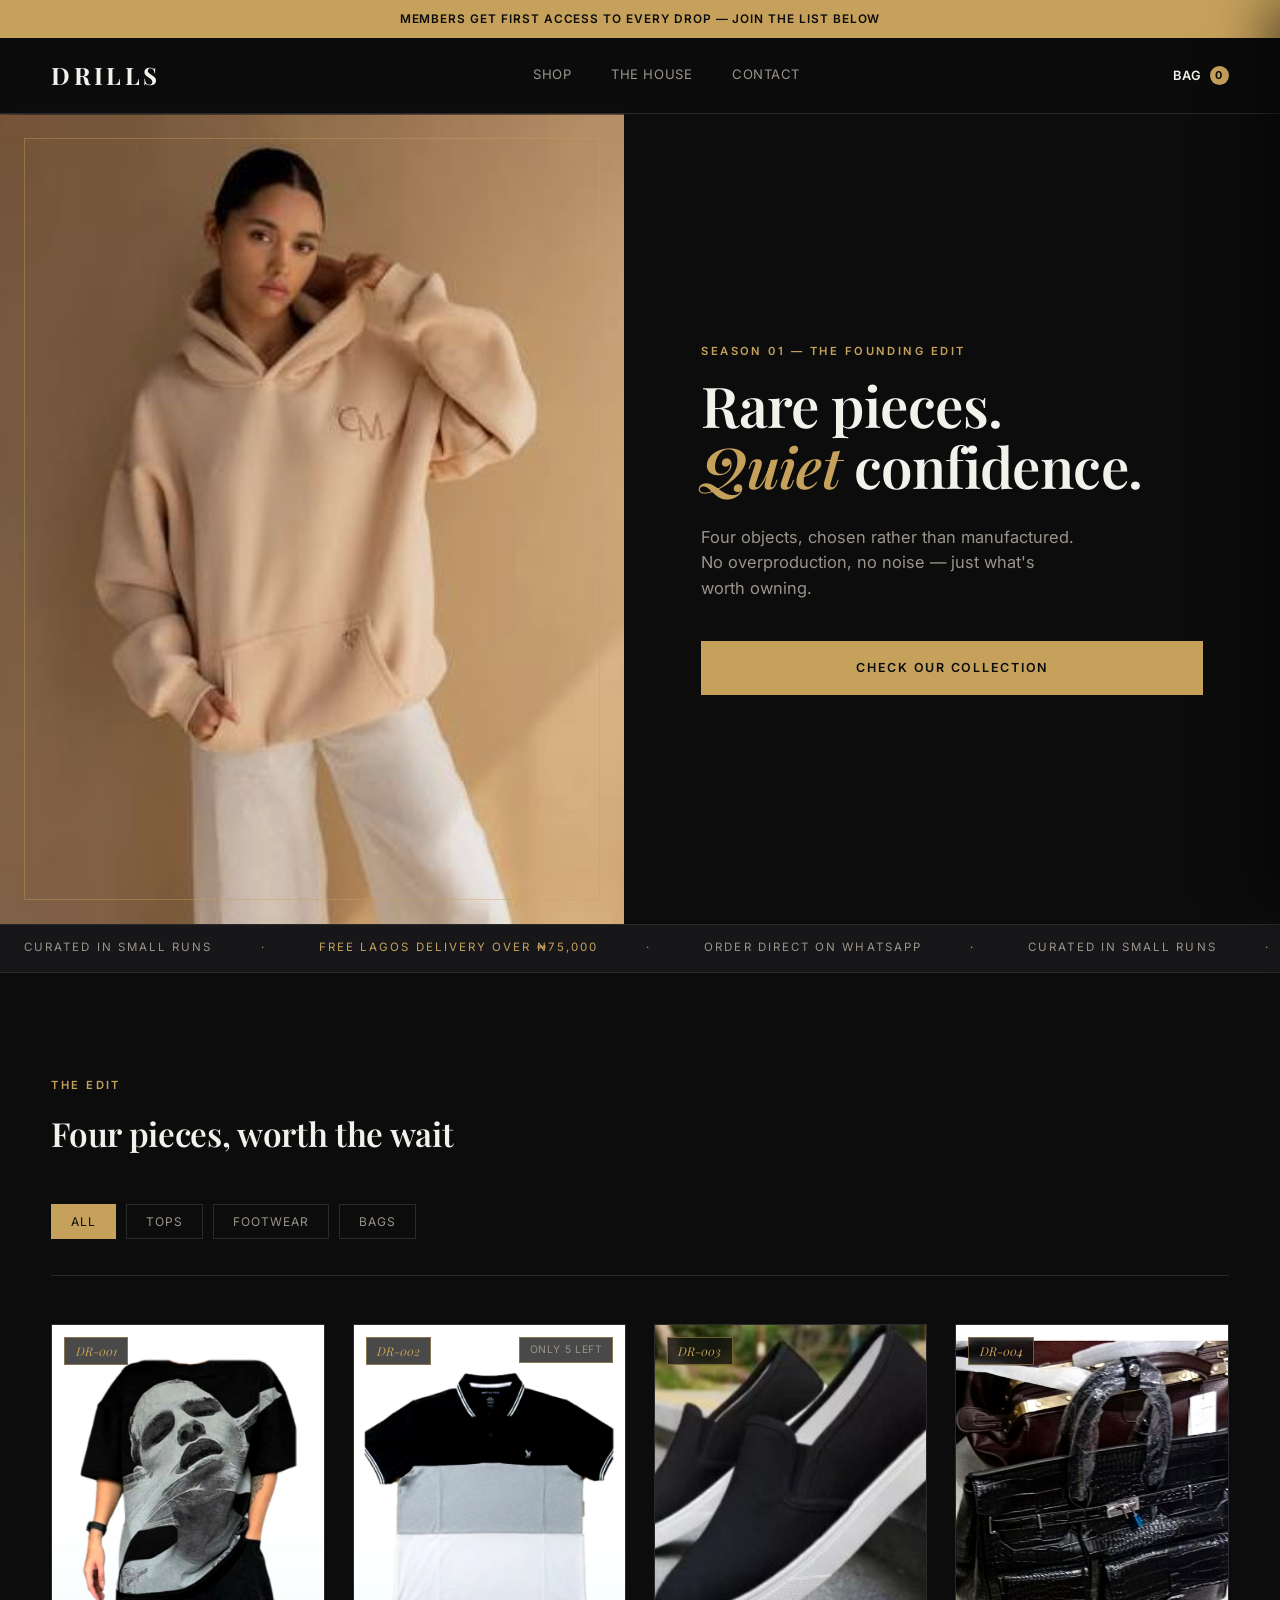
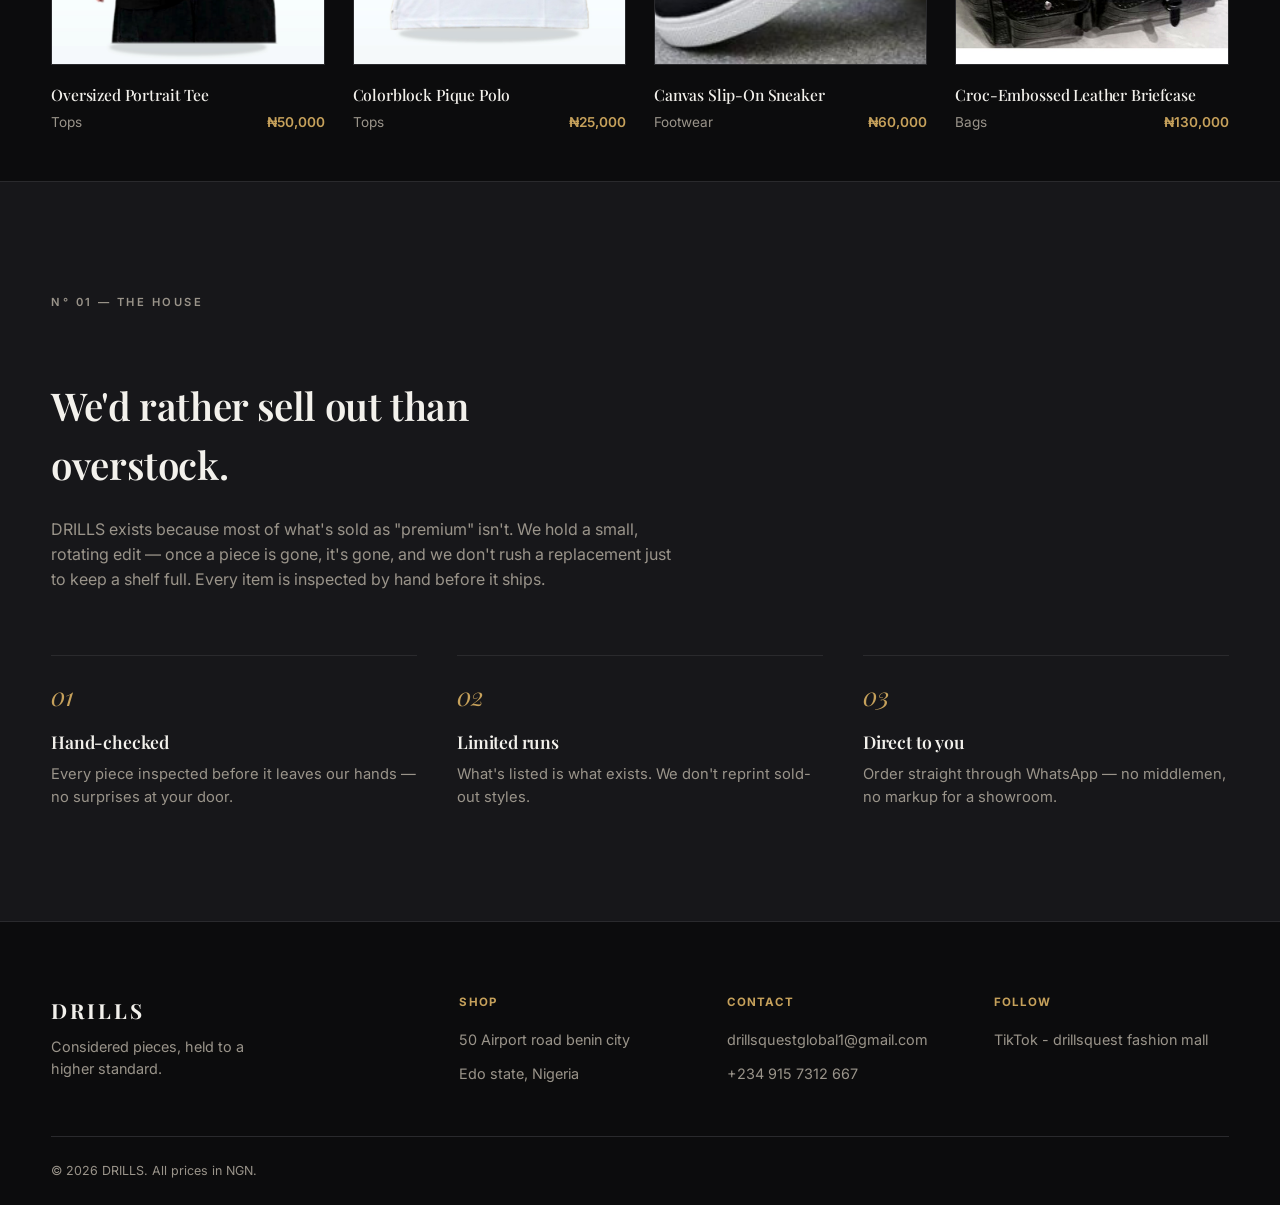
==== site/index.html @ 846ada47 "Add files via upload" ====
<!DOCTYPE html>
<html lang="en">
<head>
<meta charset="UTF-8">
<meta name="viewport" content="width=device-width, initial-scale=1.0">
<title>DRILLS — Considered Pieces, Held to a Higher Standard</title>
<meta name="description" content="A small, curated edit of elevated streetwear, footwear, and leather goods.">
<link rel="preconnect" href="https://fonts.googleapis.com">
<link rel="preconnect" href="https://fonts.gstatic.com" crossorigin>
<link href="https://fonts.googleapis.com/css2?family=Playfair+Display:ital,wght@0,500;0,600;0,700;1,500&family=Inter:wght@400;500;600&display=swap" rel="stylesheet">
<link rel="stylesheet" href="style.css">
</head>
<body>

<!-- announcement -->
<div class="announce">Members get first access to every drop — join the list below</div>

<!-- header -->
<header class="site-header" id="siteHeader">
  <div class="header-inner">
    <button class="nav-toggle" id="navToggle" aria-label="Open menu">
      <span></span><span></span><span></span>
    </button>
    <a href="#" class="wordmark">DRILLS</a>
    <nav class="main-nav" id="mainNav">
      <a href="#shop">Shop</a>
      <a href="#about">The House</a>
      <a href="#contact">Contact</a>
    </nav>
    <button class="cart-toggle" id="cartToggle" aria-label="Open bag">
      Bag <span class="cart-count" id="cartCount">0</span>
    </button>
  </div>
</header>

<!-- hero -->
<section class="hero">
  <div class="hero-media">
    <img src="images/Hoodie.jpg" alt="Croc-embossed leather briefcase">
    <div class="hero-media-frame"></div>
  </div>
  <div class="hero-copy">
    <p class="eyebrow">Season 01 — The Founding Edit</p>
    <h1>Rare pieces.<br><em>Quiet</em> confidence.</h1>
    <p class="hero-sub">Four objects, chosen rather than manufactured. No overproduction, no noise — just what's worth owning.</p>
    <a href="#shop" class="btn btn-primary">Check Our Collection</a>
  </div>
</section>

<!-- marquee -->
<div class="marquee" aria-hidden="true">
  <div class="marquee-track">
    <span>CURATED IN SMALL RUNS</span><span>·</span>
    <span>FREE LAGOS DELIVERY OVER ₦75,000</span><span>·</span>
    <span>ORDER DIRECT ON WHATSAPP</span><span>·</span>
    <span>CURATED IN SMALL RUNS</span><span>·</span>
    <span>FREE LAGOS DELIVERY OVER ₦75,000</span><span>·</span>
    <span>ORDER DIRECT ON WHATSAPP</span><span>·</span>
  </div>
</div>

<!-- shop -->
<section class="shop" id="shop">
  <div class="section-head">
    <p class="eyebrow">The Edit</p>
    <h2>Four pieces, worth the wait</h2>
  </div>

  <div class="filter-bar" id="filterBar">
    <button class="filter-btn is-active" data-filter="all">All</button>
  </div>

  <div class="product-grid" id="productGrid">
    <!-- injected by script.js -->
  </div>
</section>

<!-- about -->
<section class="about" id="about">
  <div class="about-inner">
    <p class="eyebrow">N° 01 — The House</p>
    <h2>We'd rather sell out than overstock.</h2>
    <p>DRILLS exists because most of what's sold as "premium" isn't. We hold a small, rotating edit — once a piece is gone, it's gone, and we don't rush a replacement just to keep a shelf full. Every item is inspected by hand before it ships.</p>
    <div class="about-grid">
      <div class="about-item">
        <span class="about-num">01</span>
        <h3>Hand-checked</h3>
        <p>Every piece inspected before it leaves our hands — no surprises at your door.</p>
      </div>
      <div class="about-item">
        <span class="about-num">02</span>
        <h3>Limited runs</h3>
        <p>What's listed is what exists. We don't reprint sold-out styles.</p>
      </div>
      <div class="about-item">
        <span class="about-num">03</span>
        <h3>Direct to you</h3>
        <p>Order straight through WhatsApp — no middlemen, no markup for a showroom.</p>
      </div>
    </div>
  </div>
</section>

<!-- footer -->
<footer class="site-footer" id="contact">
  <div class="footer-inner">
    <div class="footer-brand">
      <p class="wordmark">DRILLS</p>
      <p>Considered pieces, held to a higher standard.</p>
    </div>
    <div class="footer-col">
      <h4>Shop</h4>
      <a href="#shop">50 Airport road benin city</a>
      <a href="#about">Edo state, Nigeria</a>
    </div>
    <div class="footer-col">
      <h4>Contact</h4>
      <a href="mailto:drillsquestglobal1@gmail.com">drillsquestglobal1@gmail.com</a>
      <a href="tel:+2349157312667">+234 915 7312 667</a>
    </div>
    <div class="footer-col">
      <h4>Follow</h4>
      <a href="#">TikTok - drillsquest fashion mall</a>
    </div>
  </div>
  <p class="footer-legal">© <span id="year"></span> DRILLS. All prices in NGN.</p>
</footer>

<!-- cart drawer -->
<div class="overlay" id="overlay"></div>
<aside class="cart-drawer" id="cartDrawer" aria-label="Shopping bag">
  <div class="cart-head">
    <h2>Your bag</h2>
    <button class="icon-btn" id="cartClose" aria-label="Close bag">&times;</button>
  </div>
  <div class="cart-items" id="cartItems">
    <p class="cart-empty" id="cartEmpty">Your bag is empty.</p>
  </div>
  <div class="cart-foot">
    <div class="cart-subtotal">
      <span>Subtotal</span>
      <span id="cartSubtotal">₦0</span>
    </div>
    <button class="btn btn-primary btn-block" id="checkoutBtn" disabled>Checkout</button>
  </div>
</aside>

<!-- quick view -->
<div class="modal-overlay" id="quickViewOverlay">
  <div class="modal quick-view" id="quickViewModal"></div>
</div>

<!-- checkout -->
<div class="modal-overlay" id="checkoutOverlay">
  <div class="modal checkout-modal">
    <button class="icon-btn modal-close" id="checkoutClose" aria-label="Close">&times;</button>
    <h2>Review your order</h2>
    <p class="checkout-total">Order total: <strong id="checkoutTotal">₦0</strong></p>
    <form id="checkoutForm">
      <label>Full name
        <input type="text" name="name" required autocomplete="name">
      </label>
      <label>Email (optional)
        <input type="email" name="email" autocomplete="email">
      </label>
      <label>Phone
        <input type="tel" name="phone" required autocomplete="tel">
      </label>
      <label>Delivery address
        <textarea name="address" rows="3" required autocomplete="street-address"></textarea>
      </label>
      <button type="submit" class="btn btn-primary btn-block" id="payBtn">Send order on WhatsApp</button>
      <p class="checkout-note">We'll open WhatsApp with your order filled in — just hit send, and we'll confirm payment and delivery with you directly.</p>
    </form>
  </div>
</div>

<div class="toast" id="toast"></div>

<script src="script.js"></script>
</body>
</html>
---- site/style.css ----
/* ============================================================
   ONYX — design tokens
   ============================================================ */
:root{
  --bg:        #0c0c0d;
  --surface:   #16161850;
  --surface-solid: #17171a;
  --ink:       #f3f1ec;
  --ink-soft:  #9a948a;
  --line:      #2a2a2d;
  --gold:      #c6a15b;
  --gold-soft: #c6a15b22;
  --gold-ink:  #0c0c0d;

  --font-display: "Playfair Display", ui-serif, Georgia, serif;
  --font-body: "Inter", ui-sans-serif, system-ui, sans-serif;

  --container: 1280px;
  --gutter: clamp(20px, 4vw, 56px);

  --ease: cubic-bezier(.22,1,.36,1);
}

*{ box-sizing:border-box; margin:0; padding:0; }
html{ scroll-behavior:smooth; }
body{
  font-family:var(--font-body);
  color:var(--ink);
  background:var(--bg);
  -webkit-font-smoothing:antialiased;
  line-height:1.55;
}
img{ display:block; max-width:100%; }
a{ color:inherit; text-decoration:none; }
button{ font-family:inherit; cursor:pointer; border:none; background:none; color:inherit; }
h1,h2,h3{ font-family:var(--font-display); font-weight:600; letter-spacing:-0.01em; }
:focus-visible{ outline:1px solid var(--gold); outline-offset:3px; }

.eyebrow{
  font-size:0.7rem;
  letter-spacing:0.22em;
  text-transform:uppercase;
  color:var(--gold);
  font-weight:600;
  margin-bottom:0.9rem;
}

/* buttons */
.btn{
  display:inline-flex; align-items:center; justify-content:center;
  padding:1rem 2.3rem;
  font-size:0.78rem;
  letter-spacing:0.14em;
  text-transform:uppercase;
  font-weight:600;
  border:1px solid var(--gold);
  transition:background .3s var(--ease), color .3s var(--ease), box-shadow .3s var(--ease);
  white-space:nowrap;
}
.btn-primary{ background:var(--gold); color:var(--gold-ink); }
.btn-primary:hover{ background:transparent; color:var(--gold); box-shadow:0 0 0 1px var(--gold) inset; }
.btn-primary:disabled{ background:#38383a; border-color:#38383a; color:#7a7a7a; cursor:not-allowed; }
.btn-block{ width:100%; }

.icon-btn{
  width:36px; height:36px; display:flex; align-items:center; justify-content:center;
  font-size:1.4rem; line-height:1; color:var(--ink);
}
.icon-btn:hover{ color:var(--gold); }

/* ============================================================
   announcement + header
   ============================================================ */
.announce{
  background:var(--gold);
  color:var(--gold-ink);
  text-align:center;
  font-size:0.74rem;
  letter-spacing:0.08em;
  text-transform:uppercase;
  font-weight:600;
  padding:0.6rem 1rem;
}

.site-header{
  position:sticky; top:0; z-index:40;
  background:rgba(12,12,13,0.86);
  backdrop-filter:blur(12px);
  border-bottom:1px solid var(--line);
}
.header-inner{
  max-width:var(--container);
  margin:0 auto;
  padding:1.2rem var(--gutter);
  display:flex; align-items:center; justify-content:space-between;
  gap:1.5rem;
}
.wordmark{
  font-family:var(--font-display);
  font-size:1.5rem;
  font-weight:700;
  letter-spacing:0.14em;
}
.main-nav{ display:flex; gap:2.5rem; font-size:0.82rem; letter-spacing:0.04em; text-transform:uppercase; }
.main-nav a{ position:relative; padding-bottom:2px; color:var(--ink-soft); transition:color .2s var(--ease); }
.main-nav a:hover{ color:var(--ink); }
.main-nav a::after{
  content:""; position:absolute; left:0; bottom:0; width:0; height:1px;
  background:var(--gold); transition:width .25s var(--ease);
}
.main-nav a:hover::after{ width:100%; }

.cart-toggle{
  font-size:0.8rem; letter-spacing:0.08em; text-transform:uppercase; font-weight:600;
  display:flex; align-items:center; gap:0.5rem;
}
.cart-count{
  background:var(--gold); color:var(--gold-ink);
  font-size:0.68rem; font-weight:700;
  min-width:19px; height:19px; border-radius:50%;
  display:flex; align-items:center; justify-content:center;
  padding:0 4px;
}

.nav-toggle{ display:none; flex-direction:column; gap:5px; width:22px; }
.nav-toggle span{ height:1.5px; background:var(--ink); width:100%; }

/* ============================================================
   hero
   ============================================================ */
.hero{
  display:grid;
  grid-template-columns:1fr 1.05fr;
  min-height:90vh;
}
.hero-media{ position:relative; overflow:hidden; background:#000; }
.hero-media img{ width:100%; height:100%; object-fit:cover; min-height:460px; opacity:0.92; }
.hero-media-frame{
  position:absolute; inset:24px;
  border:1px solid rgba(198,161,91,0.4);
  pointer-events:none;
}
.hero-copy{
  display:flex; flex-direction:column; justify-content:center;
  padding:var(--gutter) clamp(24px, 6vw, 88px);
}
.hero-copy h1{
  font-size:clamp(2.6rem, 4.4vw, 4rem);
  line-height:1.08;
  margin-bottom:1.75rem;
}
.hero-copy h1 em{ font-style:italic; color:var(--gold); }
.hero-sub{
  color:var(--ink-soft);
  max-width:38ch;
  margin-bottom:2.5rem;
  font-size:1.03rem;
}

/* ============================================================
   marquee
   ============================================================ */
.marquee{
  border-top:1px solid var(--line);
  border-bottom:1px solid var(--line);
  overflow:hidden;
  white-space:nowrap;
  background:var(--surface-solid);
}
.marquee-track{
  display:inline-block;
  padding:0.9rem 0;
  font-size:0.72rem;
  letter-spacing:0.18em;
  color:var(--ink-soft);
  animation:scroll-marquee 32s linear infinite;
}
.marquee-track span{ margin:0 1.5rem; }
.marquee-track span:nth-child(3n){ color:var(--gold); }
@keyframes scroll-marquee{
  from{ transform:translateX(0); }
  to{ transform:translateX(-50%); }
}

/* ============================================================
   shop / product grid
   ============================================================ */
.shop{ max-width:var(--container); margin:0 auto; padding:6.5rem var(--gutter) 3rem; }
.section-head{ margin-bottom:2.75rem; }
.section-head h2{ font-size:clamp(1.8rem, 2.6vw, 2.4rem); }

.filter-bar{
  display:flex; flex-wrap:wrap; gap:0.6rem;
  margin-bottom:3rem;
  border-bottom:1px solid var(--line);
  padding-bottom:2.25rem;
}
.filter-btn{
  font-size:0.75rem; letter-spacing:0.08em; text-transform:uppercase;
  padding:0.55rem 1.2rem;
  border:1px solid var(--line);
  color:var(--ink-soft);
  transition:all .2s var(--ease);
}
.filter-btn:hover{ border-color:var(--gold); color:var(--gold); }
.filter-btn.is-active{ background:var(--gold); border-color:var(--gold); color:var(--gold-ink); }

.product-grid{
  display:grid;
  grid-template-columns:repeat(4, 1fr);
  gap:2.5rem 1.75rem;
}

.product-card{ position:relative; }
.product-media{
  position:relative;
  aspect-ratio:4/5;
  overflow:hidden;
  background:var(--surface-solid);
  margin-bottom:1.1rem;
  border:1px solid var(--line);
}
.product-media img{
  width:100%; height:100%; object-fit:cover;
  transition:transform .7s var(--ease);
  cursor:pointer;
}
.product-card:hover .product-media img{ transform:scale(1.06); }
.product-card:hover .product-media{ border-color:var(--gold); }

.product-tag{
  position:absolute; top:0.75rem; left:0.75rem;
  font-family:var(--font-display);
  font-style:italic;
  font-size:0.76rem;
  background:rgba(12,12,13,0.75);
  border:1px solid rgba(198,161,91,0.5);
  padding:0.25rem 0.65rem;
  color:var(--gold);
  backdrop-filter:blur(4px);
}
.product-stock{
  position:absolute; top:0.75rem; right:0.75rem;
  font-size:0.65rem; letter-spacing:0.06em; text-transform:uppercase;
  background:rgba(12,12,13,0.75);
  border:1px solid rgba(198,161,91,0.5);
  color:var(--ink-soft);
  padding:0.25rem 0.6rem;
}

.product-quickadd{
  position:absolute; left:0.75rem; right:0.75rem; bottom:0.75rem;
  opacity:0; transform:translateY(6px);
  transition:opacity .25s var(--ease), transform .25s var(--ease);
}
.product-card:hover .product-quickadd{ opacity:1; transform:translateY(0); }
.product-quickadd button{
  width:100%;
  background:var(--gold); color:var(--gold-ink);
  font-size:0.74rem; letter-spacing:0.1em; text-transform:uppercase; font-weight:700;
  padding:0.8rem;
}
.product-quickadd button:hover{ background:var(--ink); }

.product-name{ font-size:0.98rem; font-weight:500; margin-bottom:0.3rem; cursor:pointer; }
.product-meta{ display:flex; justify-content:space-between; font-size:0.85rem; color:var(--ink-soft); }
.product-meta .price{ color:var(--gold); font-weight:600; }

/* ============================================================
   about
   ============================================================ */
.about{ background:var(--surface-solid); padding:7rem var(--gutter); border-top:1px solid var(--line); border-bottom:1px solid var(--line); }
.about-inner{ max-width:var(--container); margin:0 auto; }
.about h2{ font-size:clamp(1.9rem, 3vw, 2.7rem); max-width:18ch; margin-bottom:1.4rem; }
.about > .about-inner > p{ max-width:62ch; color:var(--ink-soft); margin-bottom:4rem; }
.about-grid{ display:grid; grid-template-columns:repeat(3, 1fr); gap:2.5rem; }
.about-num{
  display:block; font-family:var(--font-display); font-style:italic;
  color:var(--gold); font-size:1.6rem; margin-bottom:0.75rem;
}
.about-item{ border-top:1px solid var(--line); padding-top:1.25rem; }
.about-item h3{ font-size:1.1rem; margin-bottom:0.5rem; }
.about-item p{ color:var(--ink-soft); font-size:0.92rem; }

/* ============================================================
   footer
   ============================================================ */
.site-footer{ padding:4.5rem var(--gutter) 1.5rem; }
.footer-inner{
  max-width:var(--container); margin:0 auto;
  display:grid; grid-template-columns:1.6fr 1fr 1fr 1fr; gap:2rem;
  padding-bottom:2.5rem;
}
.footer-brand .wordmark{ font-size:1.3rem; }
.footer-brand p:last-child{ color:var(--ink-soft); font-size:0.9rem; margin-top:0.6rem; max-width:26ch; }
.footer-col h4{ font-size:0.72rem; text-transform:uppercase; letter-spacing:0.1em; margin-bottom:1.1rem; color:var(--gold); }
.footer-col a{ display:block; font-size:0.9rem; margin-bottom:0.7rem; color:var(--ink-soft); }
.footer-col a:hover{ color:var(--ink); }
.footer-legal{
  max-width:var(--container); margin:0 auto;
  border-top:1px solid var(--line); padding-top:1.5rem;
  font-size:0.78rem; color:var(--ink-soft);
}

/* ============================================================
   cart drawer
   ============================================================ */
.overlay{
  position:fixed; inset:0; background:rgba(0,0,0,0.6);
  opacity:0; pointer-events:none; transition:opacity .3s var(--ease);
  z-index:50;
}
.overlay.is-visible{ opacity:1; pointer-events:auto; }

.cart-drawer{
  position:fixed; top:0; right:0; height:100%; width:min(430px, 92vw);
  background:var(--surface-solid); z-index:60;
  display:flex; flex-direction:column;
  transform:translateX(100%);
  transition:transform .35s var(--ease);
  box-shadow:-16px 0 50px rgba(0,0,0,0.5);
  border-left:1px solid var(--line);
}
.cart-drawer.is-open{ transform:translateX(0); }
.cart-head{
  display:flex; align-items:center; justify-content:space-between;
  padding:1.6rem;
  border-bottom:1px solid var(--line);
}
.cart-head h2{ font-size:1.3rem; }
.cart-items{ flex:1; overflow-y:auto; padding:1.6rem; }
.cart-empty{ color:var(--ink-soft); font-size:0.92rem; }

.cart-line{
  display:grid; grid-template-columns:64px 1fr auto; gap:1rem;
  padding-bottom:1.25rem; margin-bottom:1.25rem;
  border-bottom:1px solid var(--line);
}
.cart-line img{ width:64px; height:80px; object-fit:cover; border:1px solid var(--line); }
.cart-line-name{ font-size:0.9rem; font-weight:500; }
.cart-line-meta{ font-size:0.78rem; color:var(--ink-soft); margin:0.25rem 0 0.6rem; }
.qty-row{ display:flex; align-items:center; gap:0.6rem; }
.qty-btn{
  width:24px; height:24px; border:1px solid var(--line);
  display:flex; align-items:center; justify-content:center; font-size:0.9rem;
}
.qty-btn:hover{ border-color:var(--gold); color:var(--gold); }
.cart-line-remove{ font-size:0.76rem; color:var(--ink-soft); text-decoration:underline; margin-top:0.5rem; cursor:pointer; }
.cart-line-remove:hover{ color:var(--gold); }
.cart-line-price{ font-size:0.9rem; font-weight:500; color:var(--gold); white-space:nowrap; }

.cart-foot{ padding:1.6rem; border-top:1px solid var(--line); }
.cart-subtotal{ display:flex; justify-content:space-between; font-size:1rem; margin-bottom:1.2rem; font-weight:500; }
.cart-subtotal span:last-child{ color:var(--gold); }

/* ============================================================
   modals
   ============================================================ */
.modal-overlay{
  position:fixed; inset:0; z-index:70;
  background:rgba(0,0,0,0.7);
  display:flex; align-items:center; justify-content:center;
  padding:1.5rem;
  opacity:0; pointer-events:none;
  transition:opacity .3s var(--ease);
}
.modal-overlay.is-visible{ opacity:1; pointer-events:auto; }
.modal{
  background:var(--surface-solid); max-width:660px; width:100%; max-height:88vh; overflow-y:auto;
  position:relative;
  border:1px solid var(--line);
  transform:translateY(14px); transition:transform .3s var(--ease);
  padding:2.5rem;
}
.modal-overlay.is-visible .modal{ transform:translateY(0); }
.modal-close{ position:absolute; top:1rem; right:1rem; }

.quick-view{ display:grid; grid-template-columns:1fr 1fr; gap:2rem; padding:0; max-width:840px; }
.qv-media{ background:#000; }
.qv-media img{ width:100%; height:100%; object-fit:cover; min-height:360px; }
.qv-body{ padding:2.25rem 2.25rem 2.25rem 0; display:flex; flex-direction:column; }
.qv-body h3{ font-size:1.5rem; margin-bottom:0.4rem; }
.qv-price{ font-size:1.05rem; color:var(--gold); margin-bottom:1.25rem; font-weight:600; }
.qv-desc{ font-size:0.92rem; color:var(--ink-soft); margin-bottom:1.5rem; }
.size-label{ font-size:0.72rem; text-transform:uppercase; letter-spacing:0.1em; margin-bottom:0.7rem; color:var(--ink-soft); }
.size-row{ display:flex; flex-wrap:wrap; gap:0.5rem; margin-bottom:1.75rem; }
.size-btn{
  min-width:44px; padding:0.5rem 0.75rem;
  border:1px solid var(--line); font-size:0.85rem; color:var(--ink);
}
.size-btn:hover{ border-color:var(--gold); color:var(--gold); }
.size-btn.is-selected{ background:var(--gold); color:var(--gold-ink); border-color:var(--gold); }
.qv-add{ margin-top:auto; }

.checkout-modal h2{ font-size:1.5rem; margin-bottom:0.4rem; }
.checkout-total{ color:var(--ink-soft); font-size:0.95rem; margin-bottom:1.75rem; }
.checkout-total strong{ color:var(--gold); }
#checkoutForm{ display:flex; flex-direction:column; gap:1.1rem; }
#checkoutForm label{ font-size:0.78rem; color:var(--ink-soft); display:flex; flex-direction:column; gap:0.4rem; text-transform:uppercase; letter-spacing:0.06em; }
#checkoutForm input, #checkoutForm textarea{
  font-family:var(--font-body); font-size:0.95rem; color:var(--ink);
  border:1px solid var(--line); padding:0.75rem 0.85rem;
  background:var(--bg);
  resize:vertical;
  text-transform:none; letter-spacing:normal;
}
#checkoutForm input:focus, #checkoutForm textarea:focus{ border-color:var(--gold); outline:none; }
.checkout-note{ font-size:0.76rem; color:var(--ink-soft); text-align:center; }

/* ============================================================
   toast
   ============================================================ */
.toast{
  position:fixed; left:50%; bottom:2rem; transform:translate(-50%, 20px);
  background:var(--gold); color:var(--gold-ink);
  padding:0.85rem 1.5rem; font-size:0.85rem; font-weight:600;
  z-index:80; opacity:0; pointer-events:none;
  transition:opacity .3s var(--ease), transform .3s var(--ease);
}
.toast.is-visible{ opacity:1; transform:translate(-50%, 0); }

/* ============================================================
   responsive
   ============================================================ */
@media (max-width: 980px){
  .hero{ grid-template-columns:1fr; min-height:auto; }
  .hero-media img{ min-height:360px; }
  .hero-copy{ padding:3rem var(--gutter); }
  .product-grid{ grid-template-columns:repeat(2, 1fr); }
  .about-grid{ grid-template-columns:1fr; gap:2rem; }
  .footer-inner{ grid-template-columns:1fr 1fr; }
  .quick-view{ grid-template-columns:1fr; }
  .qv-media img{ min-height:260px; }
  .qv-body{ padding:1.5rem; }
}

@media (max-width: 640px){
  .main-nav{
    position:fixed; top:63px; left:0; right:0; bottom:0;
    background:var(--bg); z-index:39;
    flex-direction:column; gap:0;
    transform:translateX(-100%);
    transition:transform .3s var(--ease);
    padding:1rem var(--gutter);
  }
  .main-nav.is-open{ transform:translateX(0); }
  .main-nav a{ padding:1rem 0; border-bottom:1px solid var(--line); font-size:1rem; }
  .nav-toggle{ display:flex; }
  .product-grid{ grid-template-columns:repeat(2, 1fr); gap:1.5rem 1rem; }
  .footer-inner{ grid-template-columns:1fr; }
  .cart-drawer{ width:100vw; }
}

@media (prefers-reduced-motion: reduce){
  *{ transition-duration:0.01ms !important; animation-duration:0.01ms !important; scroll-behavior:auto !important; }
}
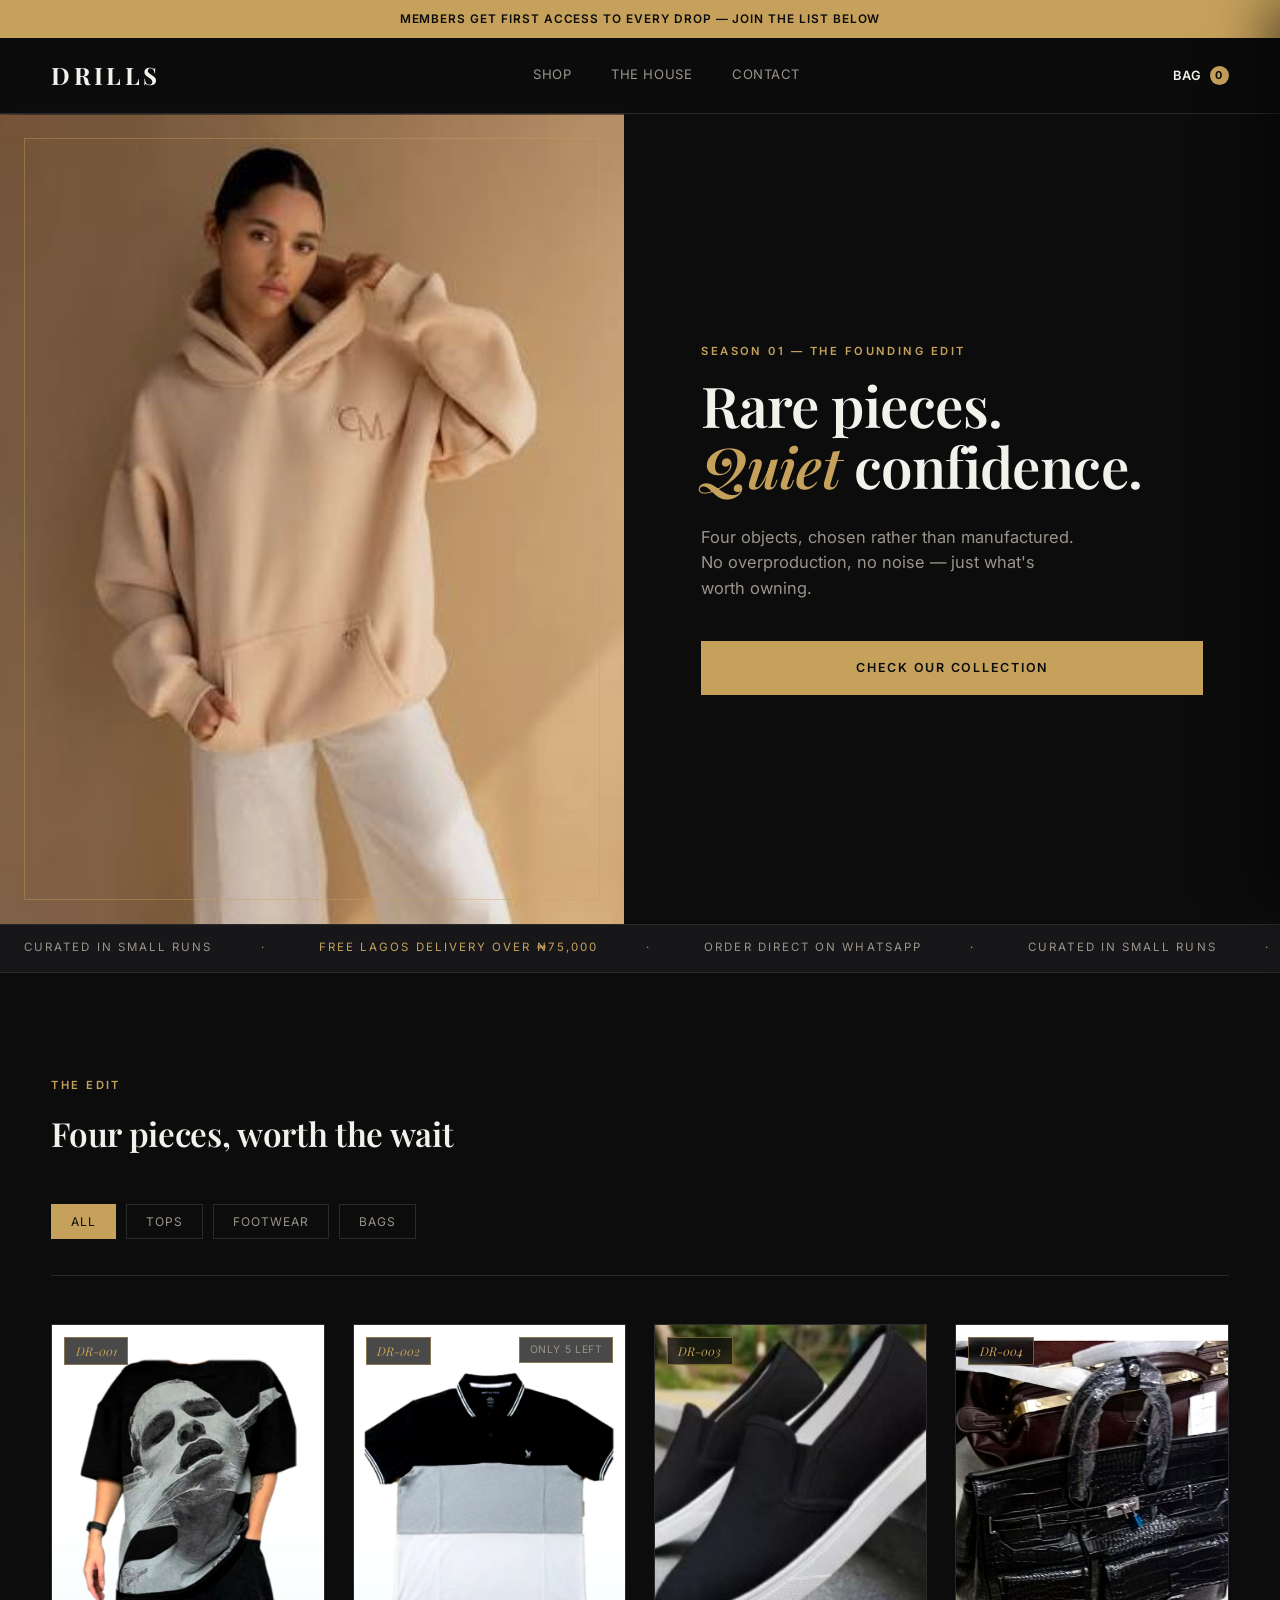
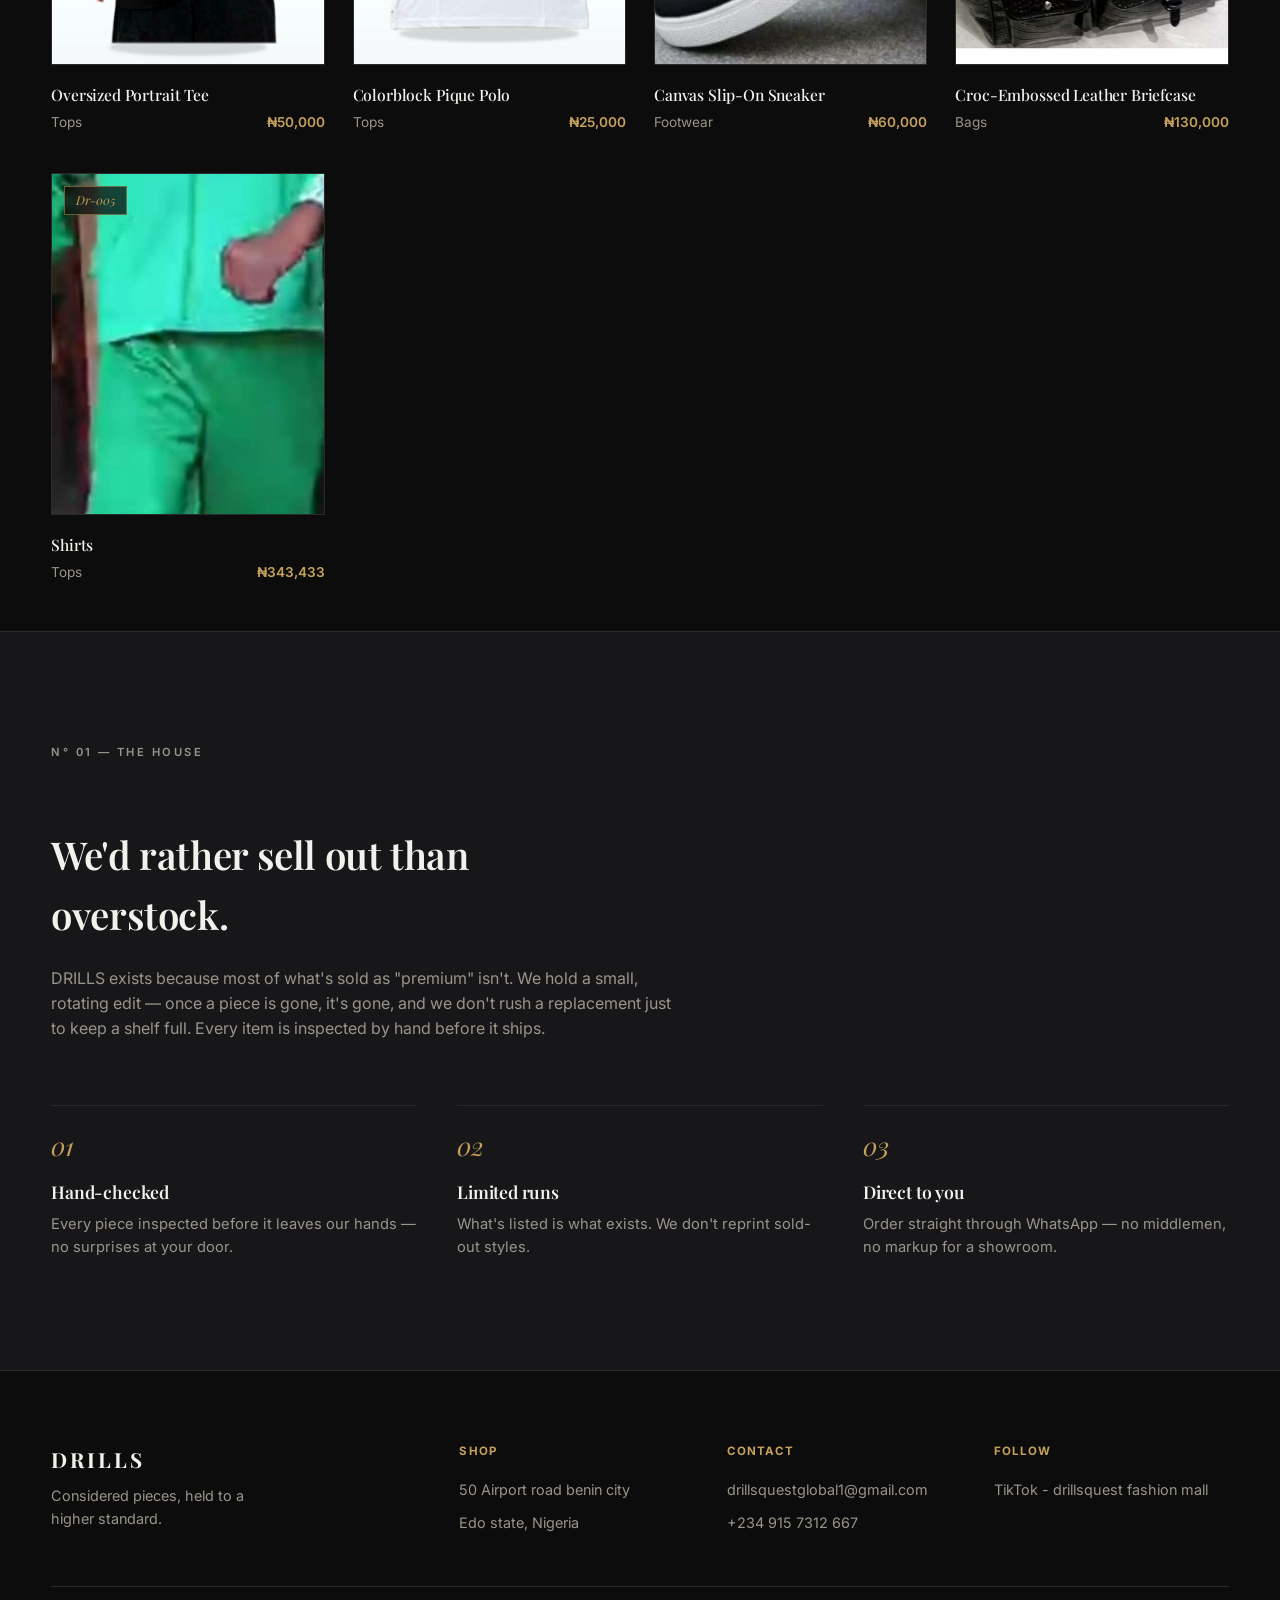
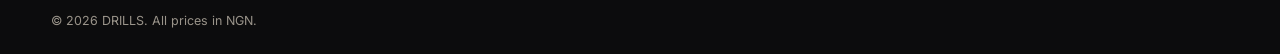
==== commit 8eed35c7: "Update index.html" ====
--- a/site/index.html
+++ b/site/index.html
@@ -11,7 +11,19 @@
 <link rel="stylesheet" href="style.css">
 </head>
 <body>
-
+<script src="https://identity.netlify.com/v1/netlify-identity-widget.js"></script>
+<script>
+  if (window.netlifyIdentity) {
+    window.netlifyIdentity.on("login", () => {
+      document.location.href = "/admin/";
+    });
+    window.netlifyIdentity.on("init", user => {
+      if (!user && window.location.hash && window.location.hash.includes("token")) {
+        window.netlifyIdentity.open();
+      }
+    });
+  }
+</script>
 <!-- announcement -->
 <div class="announce">Members get first access to every drop — join the list below</div>
 
@@ -73,6 +85,7 @@
   <div class="product-grid" id="productGrid">
     <!-- injected by script.js -->
   </div>
+  <div class="grid-more-wrap" id="gridMoreWrap"></div>
 </section>
 
 <!-- about -->
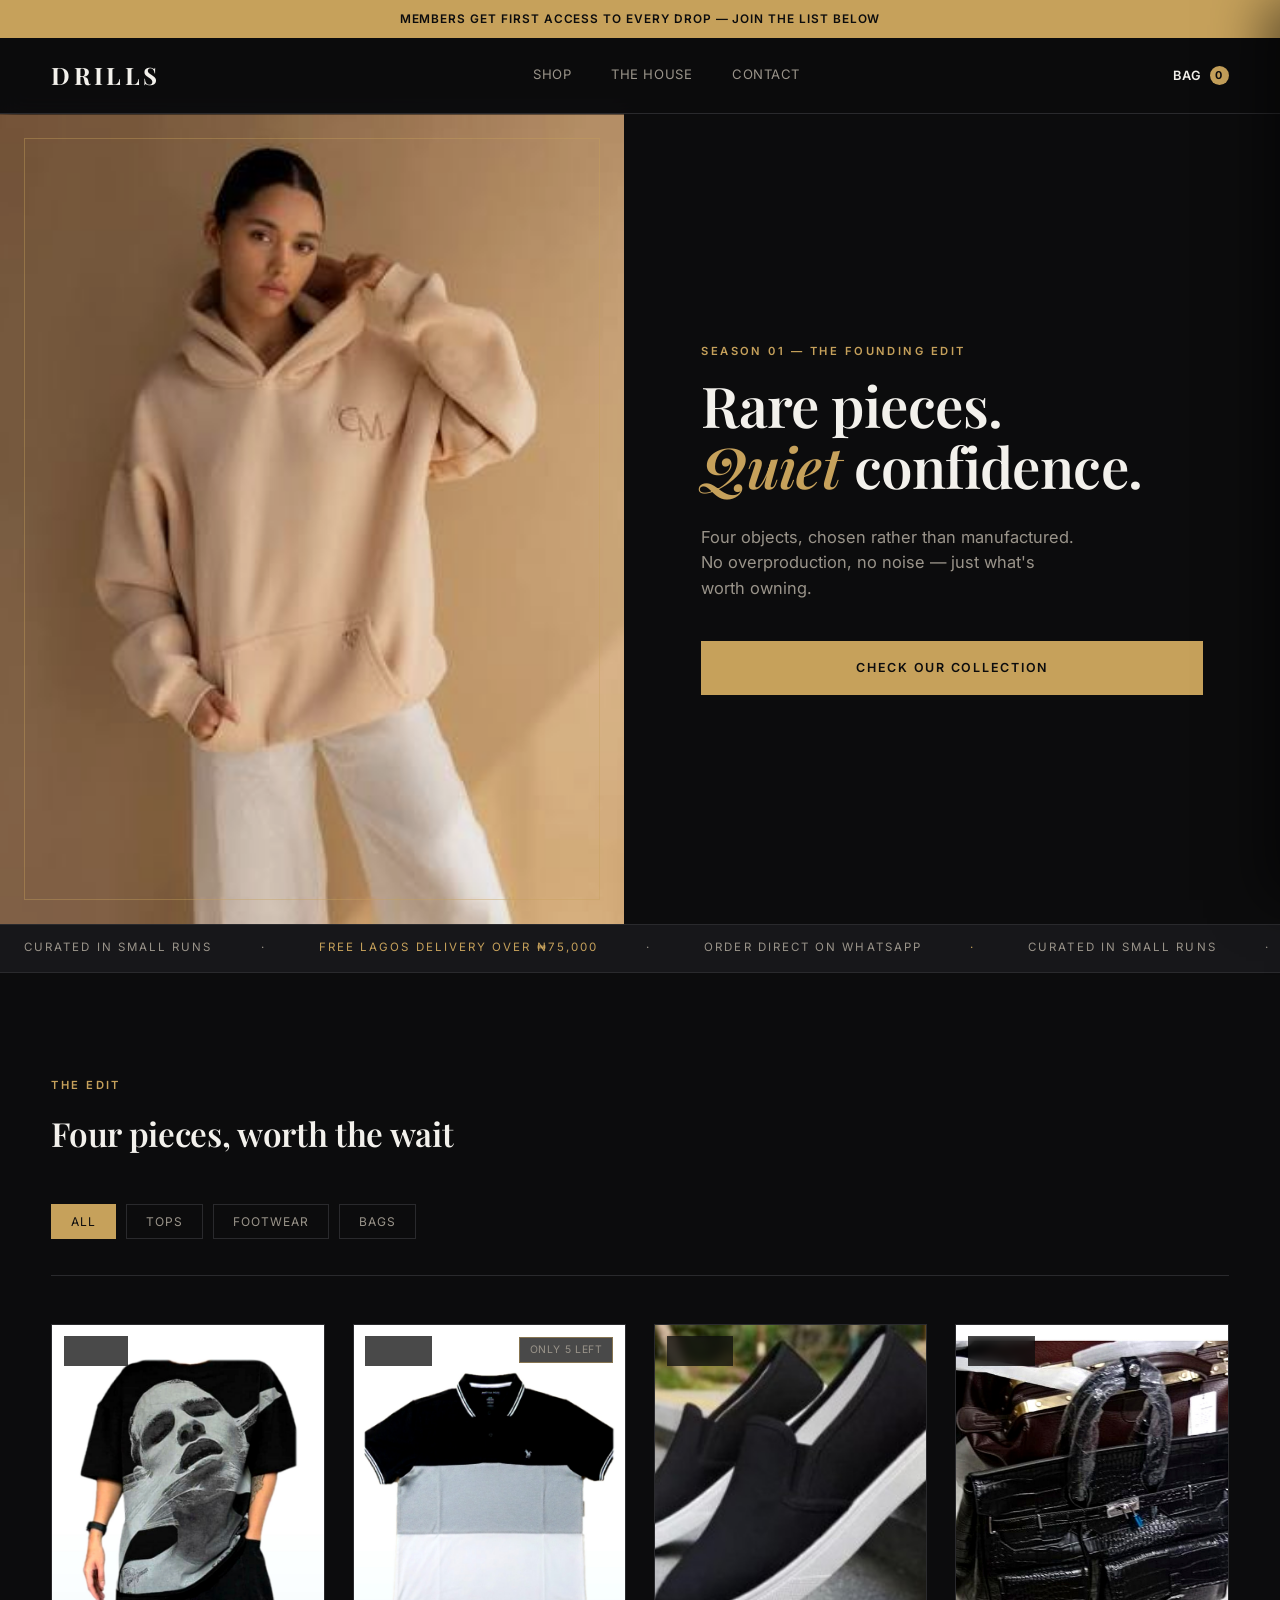
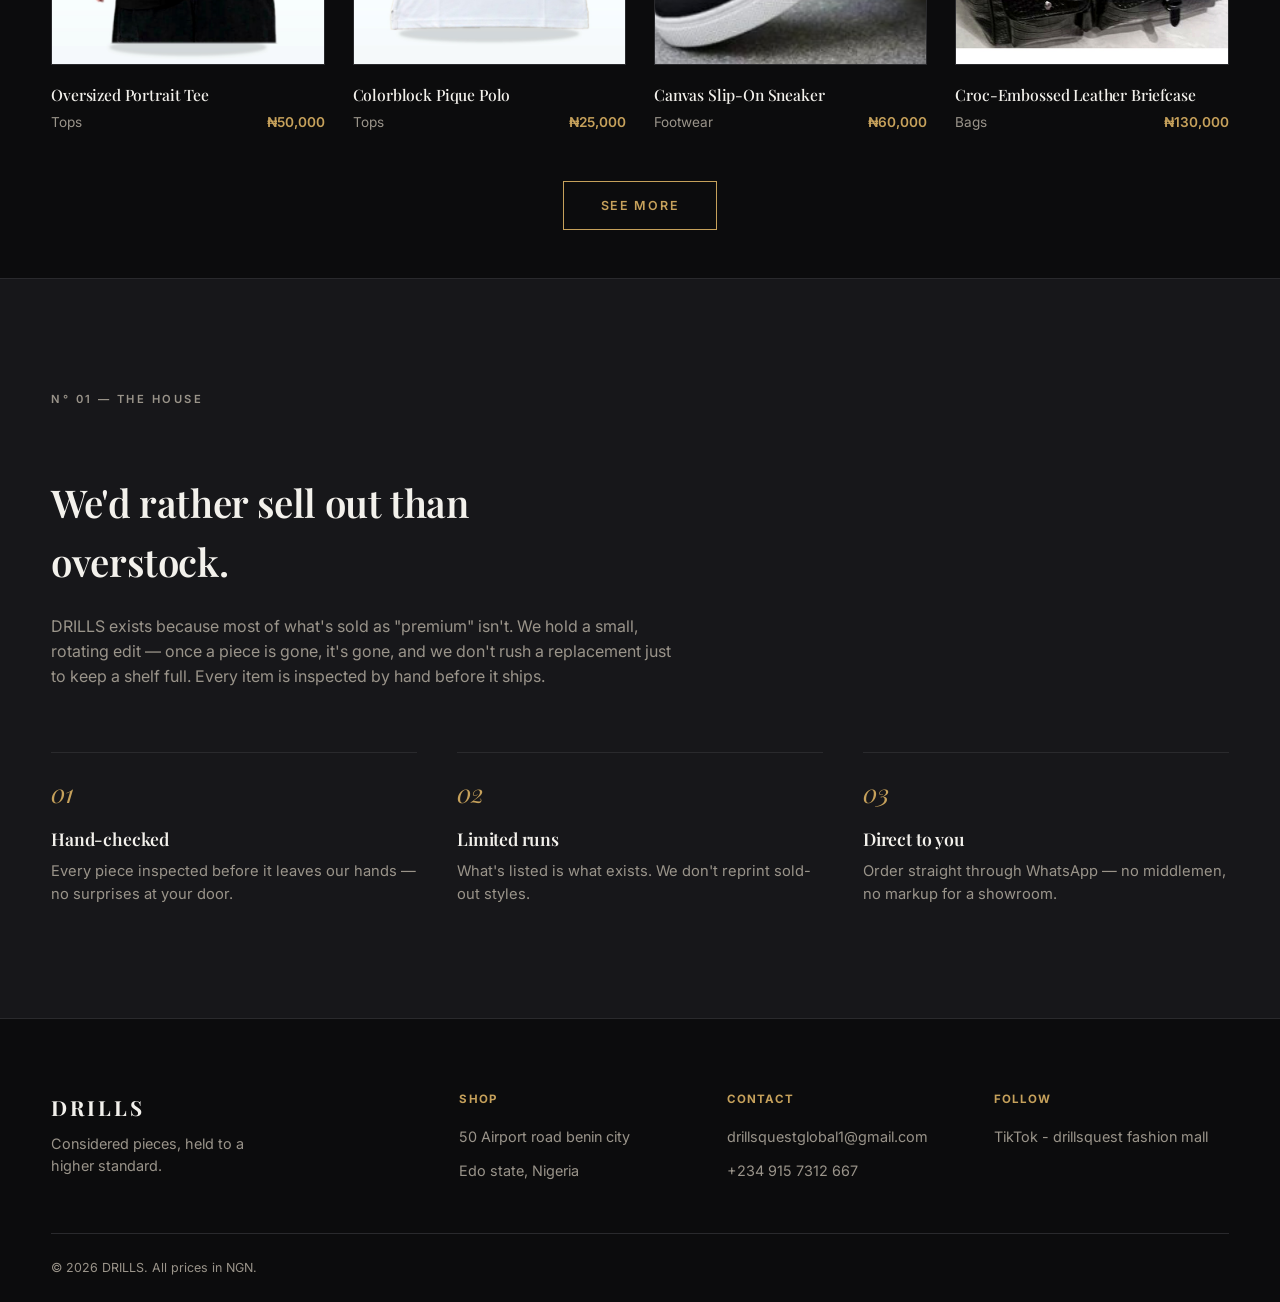
==== commit ef51609c: "Update index.html" ====
--- a/site/index.html
+++ b/site/index.html
@@ -13,16 +13,15 @@
 <body>
 <script src="https://identity.netlify.com/v1/netlify-identity-widget.js"></script>
 <script>
+  <script>
   if (window.netlifyIdentity) {
-    window.netlifyIdentity.on("login", () => {
-      document.location.href = "/admin/";
-    });
     window.netlifyIdentity.on("init", user => {
       if (!user && window.location.hash && window.location.hash.includes("token")) {
         window.netlifyIdentity.open();
       }
     });
   }
+</script>
 </script>
 <!-- announcement -->
 <div class="announce">Members get first access to every drop — join the list below</div>
--- a/site/style.css
+++ b/site/style.css
@@ -265,6 +265,27 @@
 .product-name{ font-size:0.98rem; font-weight:500; margin-bottom:0.3rem; cursor:pointer; }
 .product-meta{ display:flex; justify-content:space-between; font-size:0.85rem; color:var(--ink-soft); }
 .product-meta .price{ color:var(--gold); font-weight:600; }
+
+.grid-more-wrap{
+  display:flex;
+  justify-content:center;
+  margin-top:3rem;
+}
+.grid-more-wrap #seeMoreBtn{
+  padding:1rem 2.3rem;
+  font-size:0.78rem;
+  letter-spacing:0.14em;
+  text-transform:uppercase;
+  font-weight:600;
+  border:1px solid var(--gold);
+  background:transparent;
+  color:var(--gold);
+  transition:background .3s var(--ease), color .3s var(--ease);
+}
+.grid-more-wrap #seeMoreBtn:hover{
+  background:var(--gold);
+  color:var(--gold-ink);
+}
 
 /* ============================================================
    about
